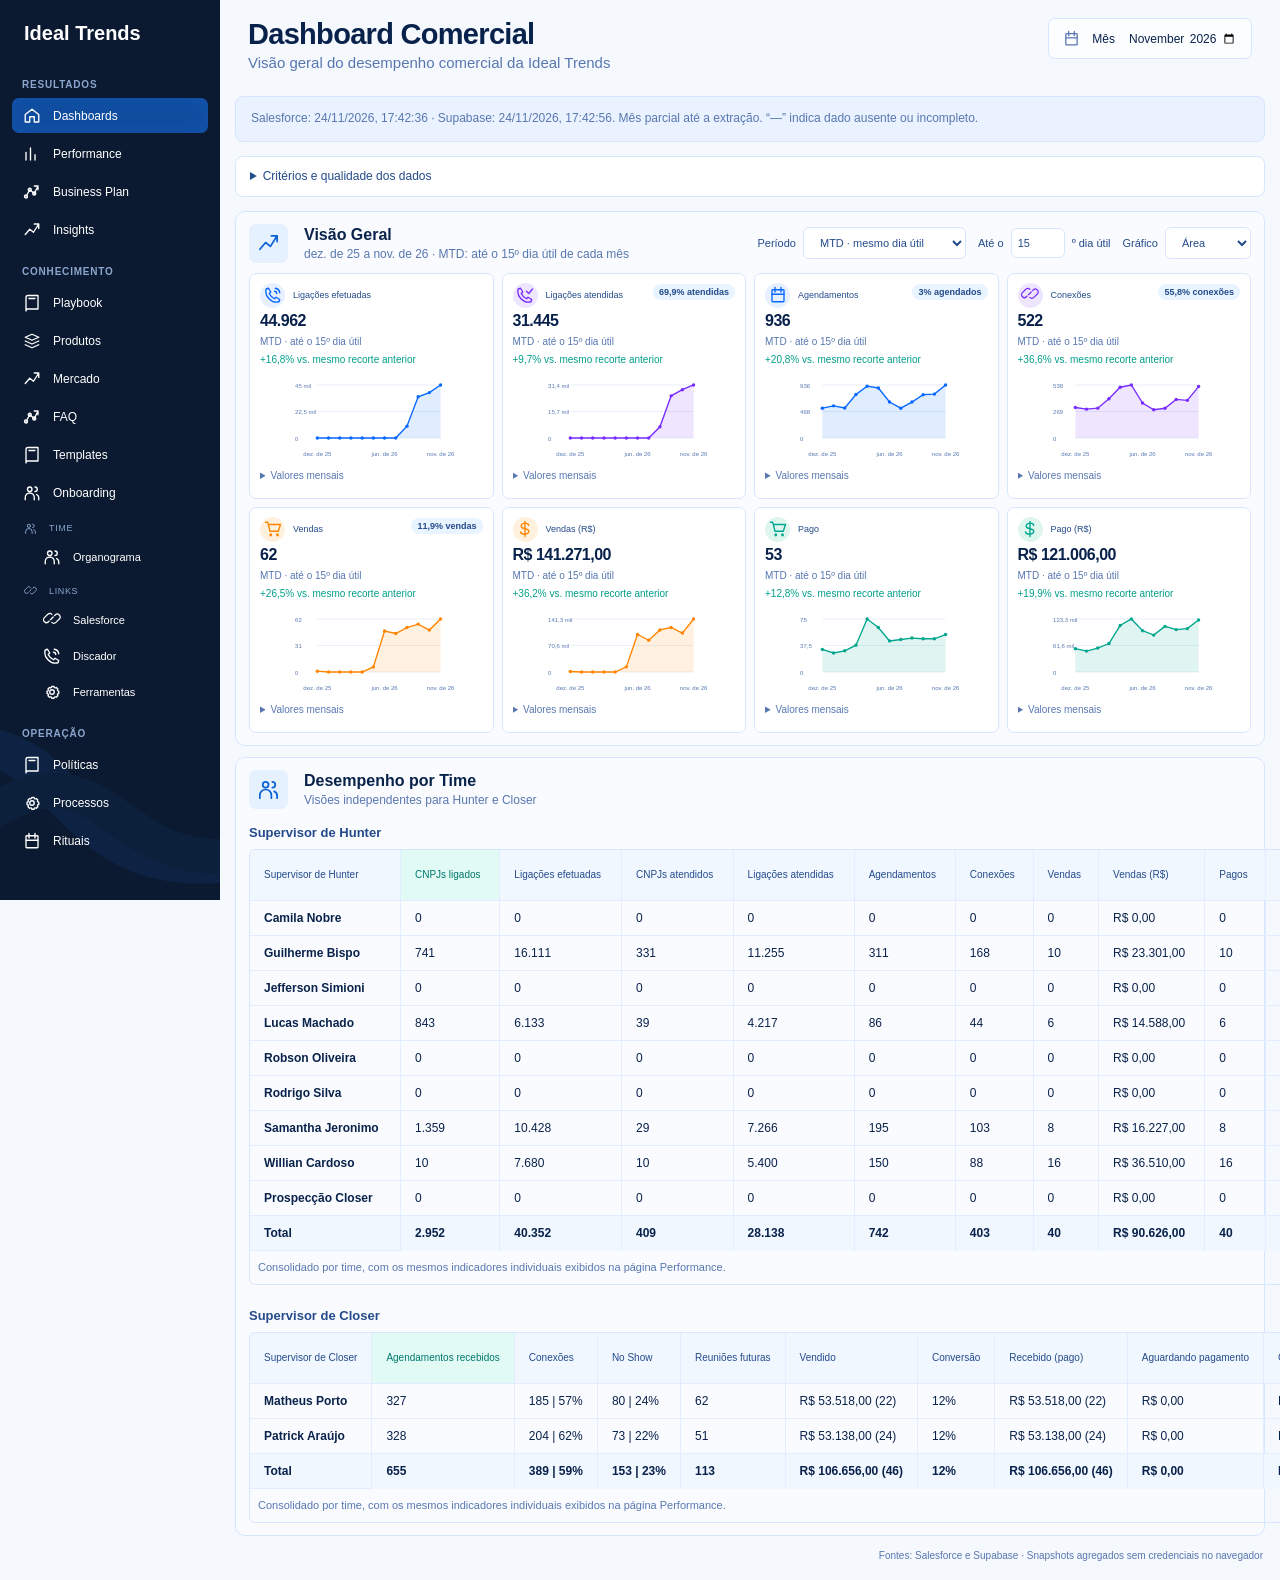
==== index.html @ 6ad79ac7 "Atualiza snapshots comerciais" ====
<!doctype html>
<html lang="pt-BR">
<head>
  <meta charset="UTF-8">
  <meta name="viewport" content="width=device-width, initial-scale=1">
  <meta name="theme-color" content="#0b1a30">
  <title>Ideal Trends · Dashboard Comercial</title>
  <link rel="stylesheet" href="styles.css?v=summary-columns-20260925">
  <script src="components.js?v=dashboard-20260923" defer></script>
  <script src="data-model.js" defer></script>
  <script src="salesforce-data.js" defer></script>
  <script src="supabase-model.js?v=person-history-20260924" defer></script>
  <script src="supabase-data.js?v=20261124204256470" defer></script>
  <script src="crm-components.js?v=active-hunter-teams-20260925" defer></script>
  <script src="business-plan-config.js?v=october-funnel-326250" defer></script>
  <script src="crm-app.js?v=supabase-team-data-20260924" defer></script>
  <script src="business-plan.js?v=projection-20260923" defer></script>
  <script src="performance.js?v=person-history-20260924" defer></script>
</head>
<body>
  <a class="skip-link" href="#conteudo">Ir para o conteúdo</a>
  <dashboard-sidebar></dashboard-sidebar>
  <main id="conteudo">
    <header class="page-header view-page" data-view="dashboard">
      <div><h1>Dashboard Comercial</h1><p>Visão geral do desempenho comercial da Ideal Trends</p></div>
      <div class="period-controls"><label class="period-chip" for="report-month"><ui-icon name="calendar"></ui-icon>Mês <input type="month" id="report-month" required></label></div>
    </header>
    <p id="connection-status" class="connection-status view-page" data-view="dashboard" role="status" aria-live="polite"></p>
    <details class="source-details view-page" data-view="dashboard"><summary>Critérios e qualidade dos dados</summary><div id="source-details"></div></details>
    <section class="panel history-panel view-page" aria-labelledby="history-title" id="historico" data-view="dashboard">
      <header class="section-header"><span class="section-icon"><ui-icon name="trend"></ui-icon></span><div><h2 id="history-title">Visão Geral</h2><p id="history-period">Períodos mensais</p></div><div class="history-controls"><label>Período <select id="history-mode"><option value="mtd" selected>MTD · mesmo dia útil</option><option value="month">Mês completo</option></select></label><label id="cutoff-label">Até o <input id="history-cutoff" type="number" min="1" max="31" value="1" aria-label="Posição do dia útil no mês">º dia útil</label><label>Gráfico <select id="chart-style"><option value="area">Área</option><option value="line">Linha</option></select></label></div></header>
      <div class="history-grid" id="history-metrics"></div>
    </section>
    <section class="panel view-page" aria-labelledby="team-title" id="times" data-view="dashboard">
      <header class="section-header"><span class="section-icon"><ui-icon name="users"></ui-icon></span><div><h2 id="team-title">Desempenho por Time</h2><p>Visões independentes para Hunter e Closer</p></div></header>
      <div class="role-sections">
        <section aria-labelledby="hunter-team-title"><h3 id="hunter-team-title" class="subsection-title">Supervisor de Hunter</h3><crm-team></crm-team></section>
        <section aria-labelledby="closer-team-title"><h3 id="closer-team-title" class="subsection-title">Supervisor de Closer</h3><crm-closer-team></crm-closer-team></section>
      </div>
    </section>
    <section class="view-page bp-page" id="business-plan" data-view="business-plan" hidden aria-labelledby="bp-title">
      <header class="page-header page-header-view"><div><h1 id="bp-title">Business Plan</h1><p>Plano, ritmo até o mesmo dia útil e realizado da operação</p></div><div class="period-controls"><label class="period-chip" for="bp-month"><ui-icon name="calendar"></ui-icon>Mês <input type="month" id="bp-month" required></label></div></header>
      <p id="bp-status" class="connection-status" role="status"></p>
      <section class="panel" aria-labelledby="bp-summary-title"><header class="section-header"><span class="section-icon"><ui-icon name="activity"></ui-icon></span><div><h2 id="bp-summary-title">Acompanhamento do plano</h2><p>Planejado até hoje usa a posição de dia útil do mês</p></div></header><div id="bp-table"></div></section>
      <section class="panel" aria-labelledby="bp-weekly-title"><header class="section-header"><span class="section-icon"><ui-icon name="calendar"></ui-icon></span><div><h2 id="bp-weekly-title">Acompanhamento semanal por time</h2><p>Meta, realizado, pago e gap do mês, consolidados por semana</p></div></header><div id="bp-weekly"></div></section>
      <section class="panel" aria-labelledby="bp-history-title"><header class="section-header"><span class="section-icon"><ui-icon name="trend"></ui-icon></span><div><h2 id="bp-history-title">Business Plan x Realizado por mês</h2><p>Histórico desde o primeiro mês disponível na carga</p></div></header><div id="bp-history"></div></section>
    </section>
    <section class="view-page performance-page" id="performance" data-view="performance" hidden aria-labelledby="performance-title">
      <header class="page-header page-header-view"><div><h1 id="performance-title">Performance</h1><p>Resultados individuais dentro de cada time</p></div><div class="period-controls"><label class="period-chip" for="performance-month"><ui-icon name="calendar"></ui-icon>Mês <input type="month" id="performance-month" required></label></div></header>
      <p id="performance-status" class="connection-status" role="status"></p>
      <details class="panel performance-section" aria-labelledby="performance-team-title"><summary><span class="section-icon"><ui-icon name="users"></ui-icon></span><span><strong id="performance-team-title">Desempenho por Time</strong><small>Pessoas e resultados no contexto de cada supervisor</small></span></summary><div class="performance-section-content"><div id="performance-teams" class="role-sections"></div></div></details>
      <details class="panel performance-section" aria-labelledby="person-history-title"><summary><span class="section-icon"><ui-icon name="trend"></ui-icon></span><span><strong id="person-history-title">Histórico por Colaborador</strong><small>Indicadores nas linhas e meses nas colunas</small></span></summary><div class="performance-section-content"><div class="history-controls"><label>Recorte <select id="person-history-mode"><option value="month">Mês completo</option><option value="mtd" selected>MTD</option></select></label></div><div class="role-history-grid"><section><div class="subsection-toolbar"><h3>Histórico — Hunters</h3><label>Colaborador <select id="hunter-person"></select></label></div><div id="hunter-history"></div></section><section><div class="subsection-toolbar"><h3>Histórico — Closers</h3><label>Colaborador <select id="closer-person"></select></label></div><div id="closer-history"></div></section></div></div></details>
      <details class="panel performance-section" aria-labelledby="indicator-people-title"><summary><span class="section-icon"><ui-icon name="trend"></ui-icon></span><span><strong id="indicator-people-title">Histórico por Indicador &amp; Pessoas</strong><small>Um indicador por vez, pessoas nas linhas e meses de 2026 nas colunas</small></span></summary><div class="performance-section-content"><div class="role-history-grid"><section><div class="subsection-toolbar"><h3>Supervisor de Hunter</h3><label>Indicador <select id="hunter-indicator-history-metric"></select></label></div><div id="hunter-indicator-people-history" class="team-stack"></div></section><section><div class="subsection-toolbar"><h3>Supervisor de Closer</h3><label>Indicador <select id="closer-indicator-history-metric"></select></label></div><div id="closer-indicator-people-history" class="team-stack"></div></section></div></div></details>
      <details class="panel performance-section" aria-labelledby="daily-history-title"><summary><span class="section-icon"><ui-icon name="calendar"></ui-icon></span><span><strong id="daily-history-title">Histórico Diário por Indicador</strong><small>Resultados de cada dia do mês selecionado</small></span></summary><div class="performance-section-content"><div class="history-controls"><label>Perfil <select id="daily-role"><option value="hunter">Hunter</option><option value="closer">Closer</option></select></label><label>Colaborador <select id="daily-person"></select></label><label>Mês <input type="month" id="daily-month" required></label></div><div id="daily-history"></div></div></details>
      <details class="panel performance-section" aria-labelledby="quartile-title"><summary><span class="section-icon"><ui-icon name="trend"></ui-icon></span><span><strong id="quartile-title">Análise de Quartil</strong><small>Comparativo de faixas de desempenho</small></span></summary><div class="performance-section-content"><p class="empty-state">Critérios da análise de quartil em definição.</p></div></details>
    </section>
    <section class="view-page placeholder-page" id="insights" data-view="insights" hidden><h1>Insights</h1><p>Esta página será desenvolvida.</p></section>
    <section class="view-page placeholder-page" id="knowledge" data-view="knowledge" hidden><h1>Conhecimento</h1><p>Playbook, Produtos, Mercado, FAQ, Templates, Onboarding, Organograma e Links serão desenvolvidos aqui.</p></section>
    <section class="view-page placeholder-page" id="operation" data-view="operation" hidden><h1>Operação</h1><p>Políticas, Processos e Rituais serão desenvolvidos aqui.</p></section>
    <footer class="page-footer">Fontes: Salesforce e Supabase · Snapshots agregados sem credenciais no navegador</footer>
  </main>
</body>
</html>
---- styles.css ----
:root{font-family:Inter,"Segoe UI",Arial,sans-serif;color:#09224b;background:#f5f8fd;font-synthesis:none;--border:#d7e6ff;--muted:#5877b1;--blue:#0768ff;--green:#009e89}
*{box-sizing:border-box}body{margin:0}button,select{font:inherit}a{color:inherit}ui-icon{display:inline-flex;width:23px;height:23px;flex-shrink:0}ui-icon svg{width:100%;height:100%}.skip-link{position:fixed;left:210px;top:-60px;z-index:5;background:white;padding:12px}.skip-link:focus{top:10px}:focus-visible{outline:3px solid #ffb74d;outline-offset:4px}
dashboard-sidebar{display:block;position:fixed;inset:0 auto 0 0;width:220px;background:#0b1a30;color:#fff;overflow:hidden}.brand{display:flex;align-items:center;gap:10px;font-size:20px;font-weight:650;padding:22px 24px;text-decoration:none;white-space:nowrap;position:relative;z-index:1}.brand svg{width:28px;height:30px}.sidebar-nav{height:calc(100% - 74px);display:grid;align-content:start;gap:3px;padding:8px 12px 35px;overflow-y:auto;position:relative;z-index:1}.nav-group{margin:16px 10px 5px;color:#8ca6cf;text-transform:uppercase;font-size:10px;font-weight:700;letter-spacing:.08em}.nav-group:first-child{margin-top:4px}.nav-link{display:flex;align-items:center;gap:12px;border-radius:7px;padding:8px 11px;text-decoration:none;font-size:12px;min-height:35px}.nav-link ui-icon{width:18px;height:18px}.nav-link:hover{background:#152e50}.nav-link.active{background:#104d9f;box-shadow:inset 0 0 18px #1760bd66}.nav-link.nested{margin-left:18px;padding-left:13px;font-size:11px;min-height:29px}.nav-link.nested-title{margin-left:8px;padding:8px 4px 2px;color:#8ca6cf;text-transform:uppercase;letter-spacing:.07em;font-size:9px;min-height:24px;pointer-events:none}.nav-link.nested-title ui-icon{width:13px;height:13px}.sidebar-wave{position:absolute;bottom:0;width:100%;height:190px;pointer-events:none;opacity:.55}
main{margin-left:220px;padding:18px 15px 16px;max-width:2000px}.page-header{display:flex;align-items:flex-start;justify-content:space-between;gap:20px;padding:0 13px 25px}h1{font-size:29px;letter-spacing:-.7px;line-height:1.15;margin:0 0 3px}p{margin:0;color:var(--muted)}.page-header p{font-size:15px}.period-controls{display:flex;align-items:center;gap:12px}.period-label{position:absolute;clip-path:inset(50%);width:1px;height:1px;overflow:hidden}.period-chip{display:flex;align-items:center;gap:12px;padding:11px 14px;background:#ffffffb3;border:1px solid var(--border);border-radius:7px;font-size:12px;white-space:nowrap}.period-chip ui-icon{width:17px;height:17px;color:var(--muted)}.view-page[hidden]{display:none!important}.placeholder-page{background:#ffffff87;border:1px solid var(--border);border-radius:10px;padding:35px;min-height:260px}.page-header-view{padding-inline:0}.bp-page{max-width:100%}
.panel{background:#ffffff87;border:1px solid var(--border);border-radius:10px;padding:12px 13px;margin-bottom:11px}.section-header{display:flex;align-items:center;gap:16px;margin-bottom:13px;min-height:38px}.section-icon{display:grid;place-items:center;background:#e6f1ff;color:#0963d5;width:39px;height:39px;border-radius:7px;flex-shrink:0}h2{font-size:16px;line-height:1.3;margin:0;font-weight:700}.section-header p{font-size:12px;margin-top:1px}.metrics-grid{display:grid;grid-template-columns:1.7fr 1.24fr 1.42fr repeat(5,1fr);gap:8px}metric-card{display:block;min-width:0}.metric{height:155px;border:1px solid var(--border);border-radius:7px;background:linear-gradient(125deg,#fff,#fbfdff);padding:12px 10px;overflow:hidden}.metric-heading{display:flex;align-items:center;gap:8px;min-height:36px}.metric-label{font-size:10px;line-height:1.45;color:#244b8b}.metric-icon{width:35px;height:35px;display:grid;place-items:center;background:var(--tint,#e5f0ff);color:var(--accent,#0069ff);border-radius:50%;flex-shrink:0}.metric-value{font-size:27px;letter-spacing:-.7px;font-weight:700;margin:13px 0 16px;white-space:nowrap}.metric-value.long{font-size:23px}.delta{font-size:12px;color:var(--green);white-space:nowrap}.delta small{font-size:9px;color:var(--muted);margin-left:5px}.metric:not(.featured) .delta small{display:block;margin:3px 0 0 17px}.featured{background:radial-gradient(ellipse at 25% 100%,#00a99780,transparent 65%),linear-gradient(120deg,#008d80,#00786e);color:white;border-color:#00a390;padding:14px 17px;box-shadow:inset 0 0 20px #02d7b61c}.featured .metric-label{color:white;font-size:14px;font-weight:650}.featured .metric-icon{background:white;color:#009586;width:39px;height:39px}.featured .metric-value{font-size:37px;margin:10px 0 9px;letter-spacing:-1px}.featured .delta{font-size:16px;color:white;font-weight:600}.featured .delta small{color:#e0fffa;font-weight:400;font-size:10px}.conversion-row{display:flex;align-items:center;justify-content:space-between;gap:5px;margin-top:-3px;font-size:12px}.conversion-row small{display:block;color:var(--muted);font-size:9px;line-height:1.5}.badge{display:inline-block;color:#009f89;background:#e0fbf3;border-radius:20px;font-size:11px;padding:5px 9px;white-space:nowrap}.badge.warning{background:#fff3e4;color:#db7a00}.legend{margin-left:auto;display:flex;gap:21px;font-size:9px;color:var(--muted)}.legend span{display:flex;align-items:center;gap:8px}.legend i,.team-dot{height:10px;width:10px;border-radius:50%;background:var(--dot);display:inline-block;flex-shrink:0}
team-performance{display:block}.table-scroll{overflow:auto;border:1px solid var(--border);border-radius:6px}table{width:100%;border-collapse:collapse;font-size:12px;white-space:nowrap}caption{text-align:left;padding:8px;color:var(--muted);font-size:11px;caption-side:bottom}th,td{text-align:left;border-right:1px solid #e2edff;border-bottom:1px solid #e2edff;padding:10px 14px}th:last-child,td:last-child{border-right:0}thead th{background:#f1f7ff;font-size:10px;font-weight:400;height:51px;color:#244b8b}thead th:nth-child(2){background:#e1faf4;color:#00786e}.table-heading{display:flex;align-items:center;gap:12px}.table-heading .metric-icon{height:28px;width:28px}.table-heading ui-icon{width:19px;height:19px}th small{color:var(--muted);line-height:1.6;font-size:9px}.team-name{display:flex;align-items:center;gap:13px;color:#244b8b}.cell-delta{color:var(--green);font-size:10px;margin-top:4px}.conversion-cell{display:flex;gap:20px;align-items:center;justify-content:space-between}tbody tr:hover{background:#f1f7ff}tfoot{font-weight:700;background:#f1f7ff}tfoot td{border-bottom:0}.history-grid{display:grid;grid-template-columns:repeat(8,minmax(0,1fr));gap:8px}.history-panel .section-header{margin-bottom:10px}.chart-control{margin-left:auto;display:flex;align-items:center;gap:10px;font-size:11px;color:#244b8b}select{background:white;color:#244b8b;border:1px solid var(--border);border-radius:6px;padding:8px 25px 8px 12px}.history-card{border:1px solid var(--border);border-radius:7px;padding:9px 10px;background:#fff}.history-card .metric-heading{min-height:24px;gap:8px}.history-card .metric-icon{width:25px;height:25px}.history-card ui-icon{width:18px;height:18px}.history-card .metric-label{font-size:9px}.history-value{font-size:19px;font-weight:700;letter-spacing:-.5px;margin:4px 0}.history-card .delta{font-size:11px}.history-card .delta small{font-size:8px}.sparkline{display:block;width:100%;height:89px;margin-top:8px;overflow:visible}.sparkline text{font-family:inherit;font-size:7px;fill:var(--muted)}.chart-area{transition:opacity .2s}body.line-charts .chart-area{opacity:0}.page-footer{text-align:right;color:var(--muted);font-size:10px;padding:3px 2px}
@media(min-width:1600px){.metric{height:170px}.history-card{padding:12px}.sparkline{height:115px}td{padding-block:13px}}
@media(max-width:1250px){.metrics-grid{grid-template-columns:repeat(4,minmax(0,1fr))}.history-grid{grid-template-columns:repeat(4,minmax(0,1fr))}.page-header{flex-wrap:wrap}.legend{gap:10px;flex-wrap:wrap;max-width:330px}.metric-value.long{font-size:26px}.history-card .sparkline{height:100px}}
@media(max-width:760px){dashboard-sidebar{position:relative;width:100%;height:auto}.brand{padding:16px 20px}.sidebar-nav{display:flex;padding:0 10px 12px;gap:5px}.nav-link{font-size:12px;gap:8px;padding:10px}.sidebar-wave{display:none}main{margin-left:0;padding:16px 10px}.page-header{padding:0 3px 18px;gap:14px}h1{font-size:25px}.page-header p{font-size:13px}.period-controls{gap:7px;flex-wrap:wrap}.period-chip{padding:9px 11px}.metrics-grid,.history-grid{grid-template-columns:repeat(2,minmax(0,1fr))}.section-header{gap:10px;flex-wrap:wrap}.legend{margin:0;width:100%;max-width:none;gap:12px}.panel{padding:10px}.featured .metric-value{font-size:28px}.featured{padding:12px 10px}.featured .delta small{display:block;font-size:9px}.metric-label{font-size:10px}.metric-value{font-size:25px}.chart-control{margin-left:49px}.page-footer{text-align:left;line-height:1.5}}
crm-metric,crm-team,monthly-history{display:block;min-width:0}.connection-status{padding:12px 15px;margin:0 0 14px;background:#eaf2ff;border:1px solid var(--border);border-radius:8px;font-size:12px;line-height:1.6}.metric-note{font-size:10px;line-height:1.5}.featured .metric-note{color:#e0fffa}.empty-state{padding:30px 15px;white-space:normal;color:var(--muted);text-align:center}.chart-empty{min-height:110px;display:grid;place-items:center;text-align:center;font-size:11px;color:var(--muted)}.history-grid{grid-template-columns:repeat(6,minmax(0,1fr))}.history-card details{font-size:10px;color:var(--muted);overflow:auto}.history-card summary{cursor:pointer;padding:8px 0}.history-card details th,.history-card details td{padding:5px;font-size:10px}.table-scroll caption{white-space:normal;line-height:1.5}input[type=month]{font:inherit;border:0;background:transparent;color:inherit;max-width:155px}@media(max-width:1250px){.history-grid{grid-template-columns:repeat(3,minmax(0,1fr))}}@media(max-width:760px){.history-grid{grid-template-columns:repeat(2,minmax(0,1fr))}}
@media(prefers-reduced-motion:reduce){*{scroll-behavior:auto!important;transition:none!important}}
.source-details{margin:0 0 14px;border:1px solid var(--border);border-radius:8px;padding:10px 14px;background:white;color:var(--muted);font-size:12px;line-height:1.6}.source-details summary{cursor:pointer;color:#244b8b}.source-details h3{font-size:13px}.source-details ul{padding-left:20px}.metric-value.long{font-size:clamp(16px,1.45vw,25px);letter-spacing:-.6px}.featured .metric-value.long{font-size:clamp(23px,2vw,36px)}.history-value{font-size:clamp(15px,1.25vw,21px)}@media(max-width:1250px){.metric-value.long{font-size:25px}.history-value{font-size:19px}}@media(max-width:420px){.metric-value.long{font-size:19px}.featured .metric-value.long{font-size:24px}.history-value{font-size:16px}}
.history-controls{margin-left:auto;display:flex;align-items:center;gap:12px;flex-wrap:wrap}.history-controls label{display:flex;align-items:center;gap:7px;color:#244b8b;font-size:11px}.history-controls label[hidden]{display:none}.history-controls input{width:54px;padding:8px 6px;color:#244b8b;border:1px solid var(--border);border-radius:6px;font:inherit}.history-change{font-size:10px;color:var(--green);margin-top:5px}.history-change.negative{color:#c13e52}.history-panel .section-header{flex-wrap:wrap}@media(max-width:760px){.history-controls{margin-left:0;width:100%;gap:8px}.history-controls select{padding-right:8px}.section-header p{line-height:1.5}}
.gap-negative{color:#c13e52;font-weight:700}.gap-positive{color:var(--green);font-weight:700}.diagnosis{white-space:normal;min-width:210px}.bp-projection{color:#244b8b;font-weight:750;white-space:nowrap}.bp-cell-plan,.bp-cell-actual{display:block;font-size:10px;line-height:1.6}.bp-cell-plan{color:var(--muted)}.bp-cell-actual{color:#09224b;font-weight:650}.bp-page .panel{margin-bottom:14px}@media(max-width:760px){dashboard-sidebar{width:100%;position:relative;height:auto}.sidebar-nav{height:auto;max-height:310px}.sidebar-wave{display:none}main{margin-left:0}.placeholder-page{padding:24px 16px}}

/* Dashboard and performance details */
.metric{height:auto;min-height:220px}.metric-value{margin-bottom:4px}.metric-secondary{font-size:10px;line-height:1.4;color:var(--muted);min-height:15px;margin:0}.metric-secondary strong{color:#244b8b}.metric-plan{display:grid;grid-template-columns:repeat(4,minmax(0,1fr));gap:4px;margin:8px 0 0;padding-top:7px;border-top:1px solid #e2edff}.metric-plan dt{font-size:8px;color:var(--muted);margin:0}.metric-plan dd{font-size:10px;font-weight:700;margin:2px 0 0;white-space:nowrap}.metric-plan .negative{color:#c13e52}.metric .metric-note{margin-top:6px}.featured .metric-secondary,.featured .metric-secondary strong,.featured .metric-note,.featured .metric-plan dt{color:#e0fffa}.featured .metric-plan{border-top-color:#dffff933}.featured .metric-plan dd{color:#fff}.role-sections{display:grid;gap:20px}.subsection-title{font-size:13px;color:#244b8b;margin:3px 0 9px}.subsection-toolbar{display:flex;align-items:center;justify-content:space-between;gap:12px;margin:0 0 10px}.subsection-toolbar h3{font-size:13px;color:#244b8b;margin:0}.subsection-toolbar label{display:flex;align-items:center;gap:7px;font-size:11px;color:#244b8b}.performance-page{max-width:100%}.role-history-grid{display:grid;grid-template-columns:repeat(2,minmax(0,1fr));gap:18px}.team-stack{display:grid;gap:9px}.team-detail{border:1px solid var(--border);border-radius:7px;background:#fff}.team-detail summary{display:flex;justify-content:space-between;align-items:center;cursor:pointer;padding:10px 12px;font-size:12px;font-weight:700;color:#244b8b}.team-detail summary span{font-size:10px;color:var(--muted);font-weight:400}.team-detail .table-scroll{border-radius:0;border-inline:0;border-bottom:0}.matrix-table th:first-child{position:sticky;left:0;background:#f1f7ff;z-index:1}.matrix-table td{text-align:right}.daily-matrix{font-size:11px}.daily-matrix th,.daily-matrix td{padding:8px 10px}.performance-page .panel{margin-bottom:14px}@media(max-width:1250px){.metrics-grid{grid-template-columns:repeat(4,minmax(0,1fr))}.role-history-grid{grid-template-columns:1fr}}@media(max-width:760px){.metric{min-height:205px}.metric-plan{grid-template-columns:repeat(2,minmax(0,1fr))}.metric-plan dd{font-size:9px}.role-history-grid{grid-template-columns:1fr}.subsection-toolbar{align-items:flex-start;flex-direction:column}.subsection-toolbar label{width:100%;justify-content:space-between}.subsection-toolbar select{max-width:70%}}

/* Business Plan semanal por time */
.bp-weekly-table th,.bp-weekly-table td{text-align:right;padding:8px 12px}.bp-weekly-table th:first-child{position:sticky;left:0;z-index:1;text-align:left;background:#fff;min-width:164px}.bp-weekly-table thead th{background:#eaf3ff;font-weight:700;color:#244b8b}.bp-weekly-table thead th:first-child{background:#eaf3ff;text-transform:capitalize}.bp-weekly-table .bp-weekly-section th{position:static;background:#143a70;color:#fff;text-align:left;font-size:11px;letter-spacing:.06em;padding:8px 12px}.bp-weekly-table .bp-weekly-targets td{color:#244b8b}.bp-weekly-table .bp-weekly-realized td{color:#05766a}.bp-weekly-table .bp-weekly-paid td{color:#087057}.bp-weekly-table .bp-weekly-gap td{color:#c13e52}.bp-weekly-table .bp-weekly-total th,.bp-weekly-table .bp-weekly-total td{background:#f2f7ff;font-weight:750}.bp-weekly-table .bp-weekly-rate th,.bp-weekly-table .bp-weekly-rate td{background:#fbfcff;color:#5877b1;font-size:11px;font-style:italic}.bp-weekly-table tbody tr:hover th,.bp-weekly-table tbody tr:hover td{background:inherit}@media(max-width:760px){.bp-weekly-table th,.bp-weekly-table td{padding:8px 10px;font-size:11px}.bp-weekly-table th:first-child{min-width:130px}}

.bp-cell-detail{display:block;margin-top:3px;color:var(--muted);font-size:10px;font-weight:400;line-height:1.4}.bp-history-table th:first-child{position:sticky;left:0;z-index:2;background:#f1f7ff}.bp-history-table tbody th:first-child{background:#fff}.bp-history-table tbody tr:hover th:first-child{background:#f1f7ff}

/* Performance: blocos expansíveis e históricos em leitura vertical. */
.performance-page .role-history-grid{grid-template-columns:1fr;gap:24px}.performance-section{padding:0}.performance-section>summary{display:flex;align-items:center;gap:10px;cursor:pointer;list-style:none;padding:16px 18px;color:#244b8b}.performance-section>summary::-webkit-details-marker{display:none}.performance-section>summary::after{content:'+';margin-left:auto;font-size:22px;font-weight:300}.performance-section[open]>summary{border-bottom:1px solid var(--border)}.performance-section[open]>summary::after{content:'−'}.performance-section>summary>span:nth-child(2){display:grid;gap:3px}.performance-section>summary strong{font-size:15px}.performance-section>summary small{font-size:11px;color:var(--muted);font-weight:400}.performance-section-content{padding:16px 18px 18px}.performance-section-content .history-controls{margin:0 0 14px}@media(max-width:760px){.performance-section>summary{padding:13px}.performance-section-content{padding:13px}}

.history-card{position:relative}.history-conversion{position:absolute;top:10px;right:10px;border-radius:999px;background:#e8f4ff;color:#244b8b;padding:3px 6px;font-size:9px;font-weight:700;white-space:nowrap}

/* Visão Geral: dois blocos de quatro indicadores, em ordem de funil. */
.history-panel .history-grid{grid-template-columns:repeat(4,minmax(0,1fr))}@media(max-width:1250px){.history-panel .history-grid{grid-template-columns:repeat(2,minmax(0,1fr))}}@media(max-width:760px){.history-panel .history-grid{grid-template-columns:1fr}}

/* Histórico por indicador: destaque para os consolidadores do período. */
.indicator-people-table :is(th,td):nth-last-child(2){background:#eaf2ff;border-left-color:#bfd8ff}.indicator-people-table :is(th,td):last-child{background:#e8f8ef;border-left-color:#b9e5c9}.indicator-people-table thead :is(th,td):nth-last-child(2){color:#244b8b;font-weight:700}.indicator-people-table thead :is(th,td):last-child{color:#087057;font-weight:700}.indicator-people-table tfoot :is(th,td):nth-last-child(2),.indicator-people-table tfoot :is(th,td):last-child{font-weight:750}
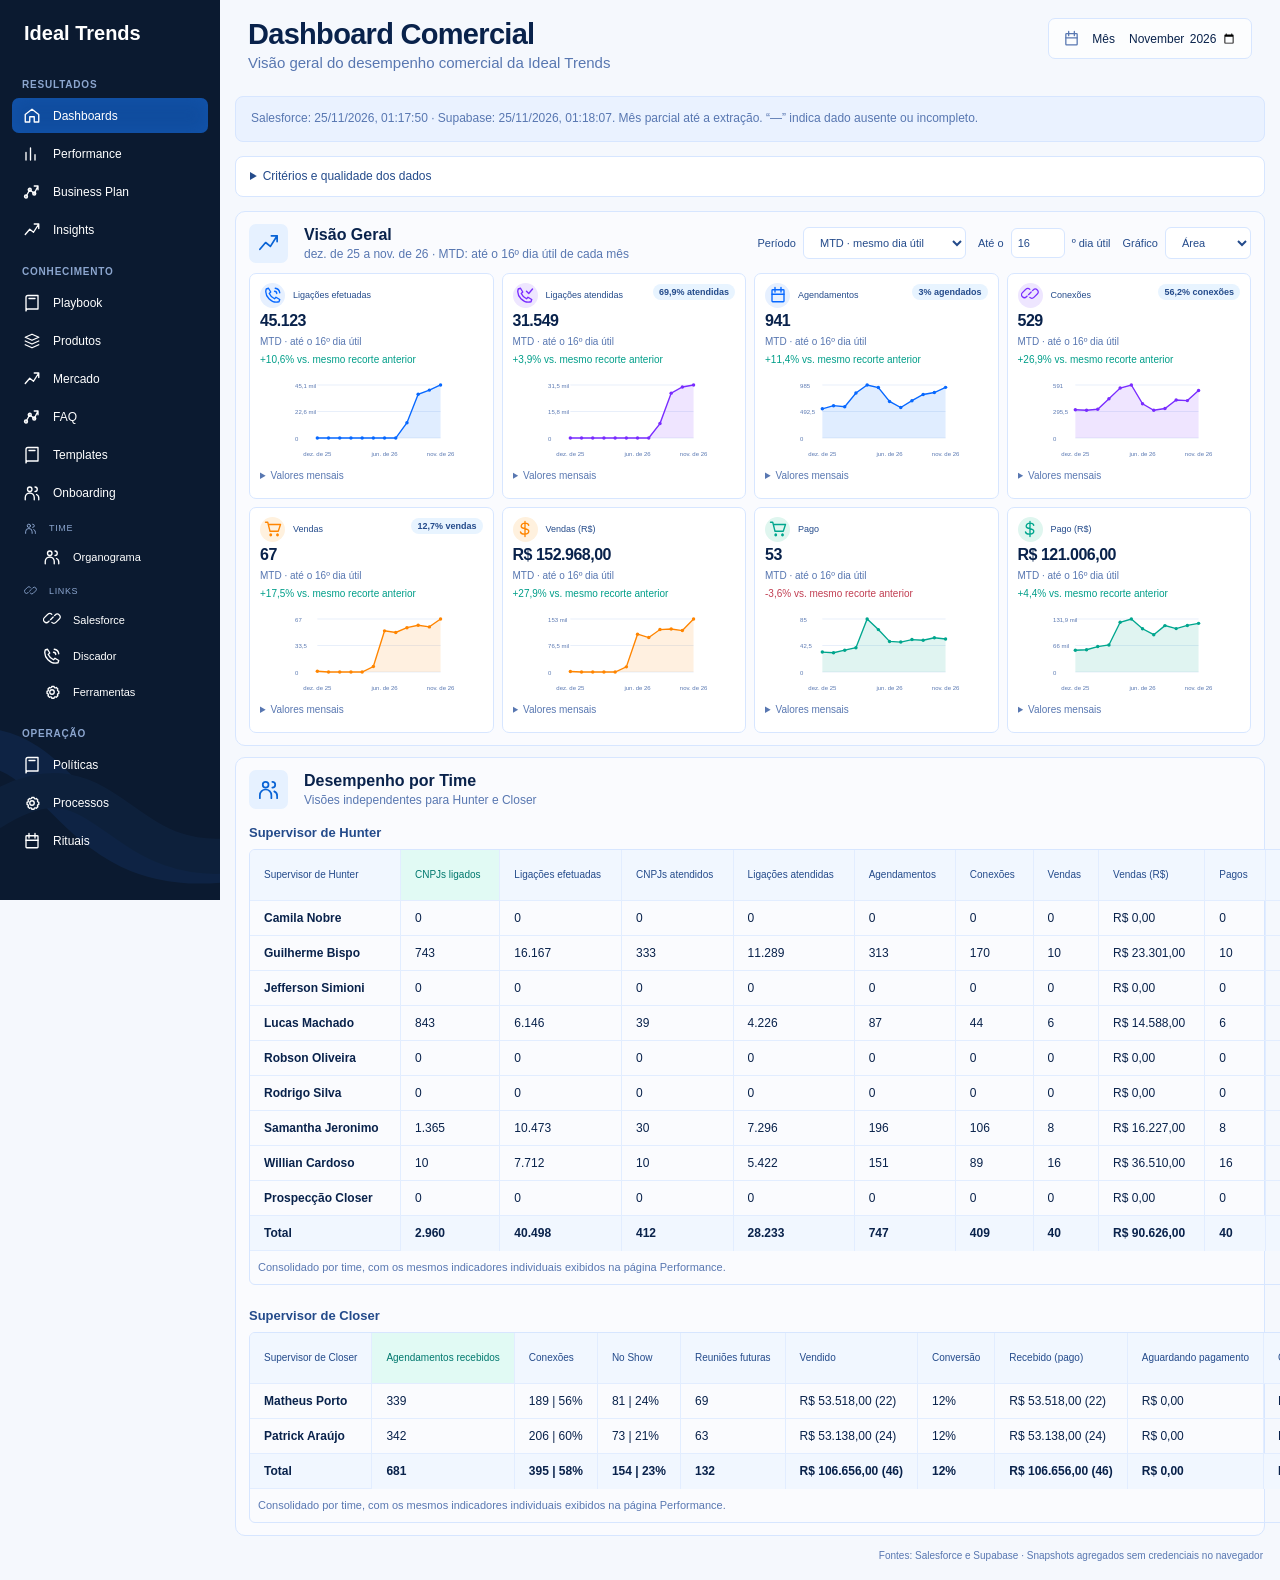
==== commit 45b27b62: "Atualiza snapshots comerciais" ====
--- a/index.html
+++ b/index.html
@@ -10,7 +10,7 @@
   <script src="data-model.js" defer></script>
   <script src="salesforce-data.js" defer></script>
   <script src="supabase-model.js?v=person-history-20260924" defer></script>
-  <script src="supabase-data.js?v=20261124204256470" defer></script>
+  <script src="supabase-data.js?v=20261125041807783" defer></script>
   <script src="crm-components.js?v=active-hunter-teams-20260925" defer></script>
   <script src="business-plan-config.js?v=october-funnel-326250" defer></script>
   <script src="crm-app.js?v=supabase-team-data-20260924" defer></script>
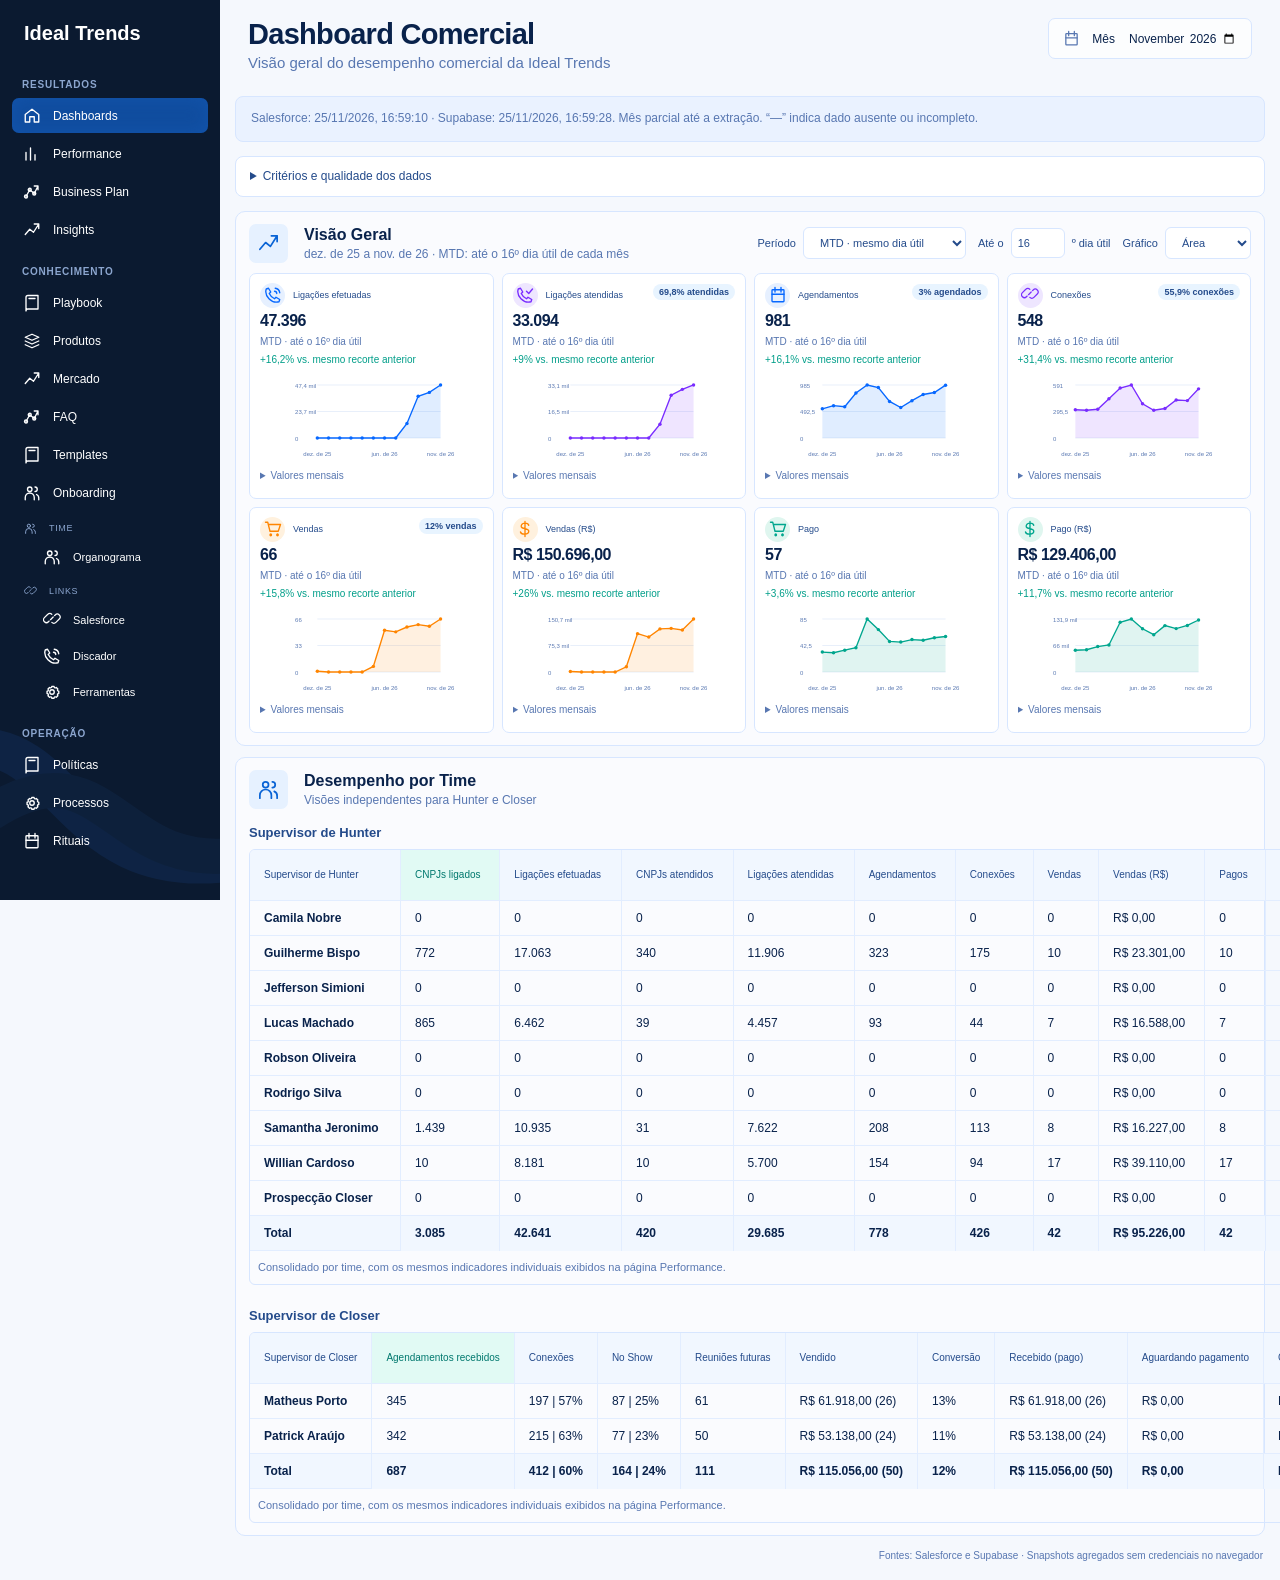
==== commit bbe6f88a: "Atualiza snapshots comerciais" ====
--- a/index.html
+++ b/index.html
@@ -10,7 +10,7 @@
   <script src="data-model.js" defer></script>
   <script src="salesforce-data.js" defer></script>
   <script src="supabase-model.js?v=person-history-20260924" defer></script>
-  <script src="supabase-data.js?v=20261125041807783" defer></script>
+  <script src="supabase-data.js?v=20261125195928105" defer></script>
   <script src="crm-components.js?v=active-hunter-teams-20260925" defer></script>
   <script src="business-plan-config.js?v=october-funnel-326250" defer></script>
   <script src="crm-app.js?v=supabase-team-data-20260924" defer></script>
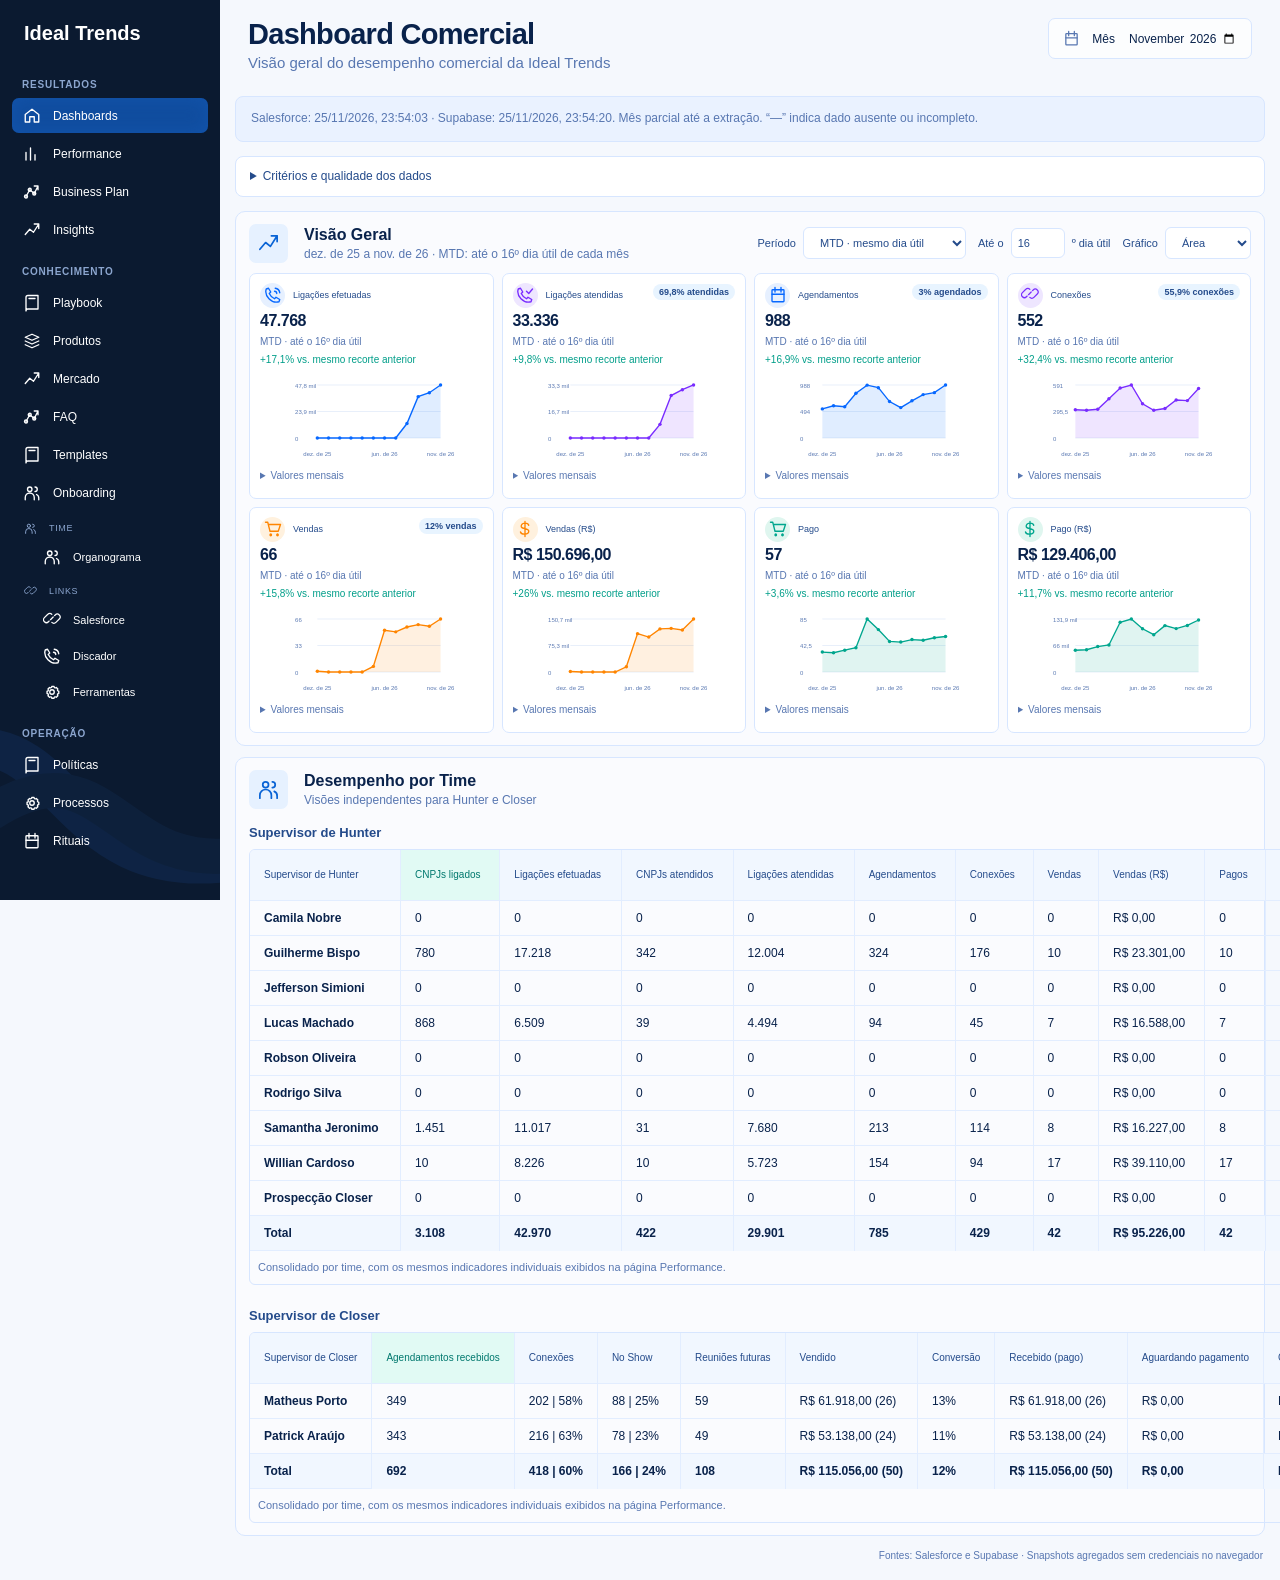
==== commit a5f4574a: "Atualiza snapshots comerciais" ====
--- a/index.html
+++ b/index.html
@@ -10,7 +10,7 @@
   <script src="data-model.js" defer></script>
   <script src="salesforce-data.js" defer></script>
   <script src="supabase-model.js?v=person-history-20260924" defer></script>
-  <script src="supabase-data.js?v=20261125195928105" defer></script>
+  <script src="supabase-data.js?v=20261126025420898" defer></script>
   <script src="crm-components.js?v=active-hunter-teams-20260925" defer></script>
   <script src="business-plan-config.js?v=october-funnel-326250" defer></script>
   <script src="crm-app.js?v=supabase-team-data-20260924" defer></script>
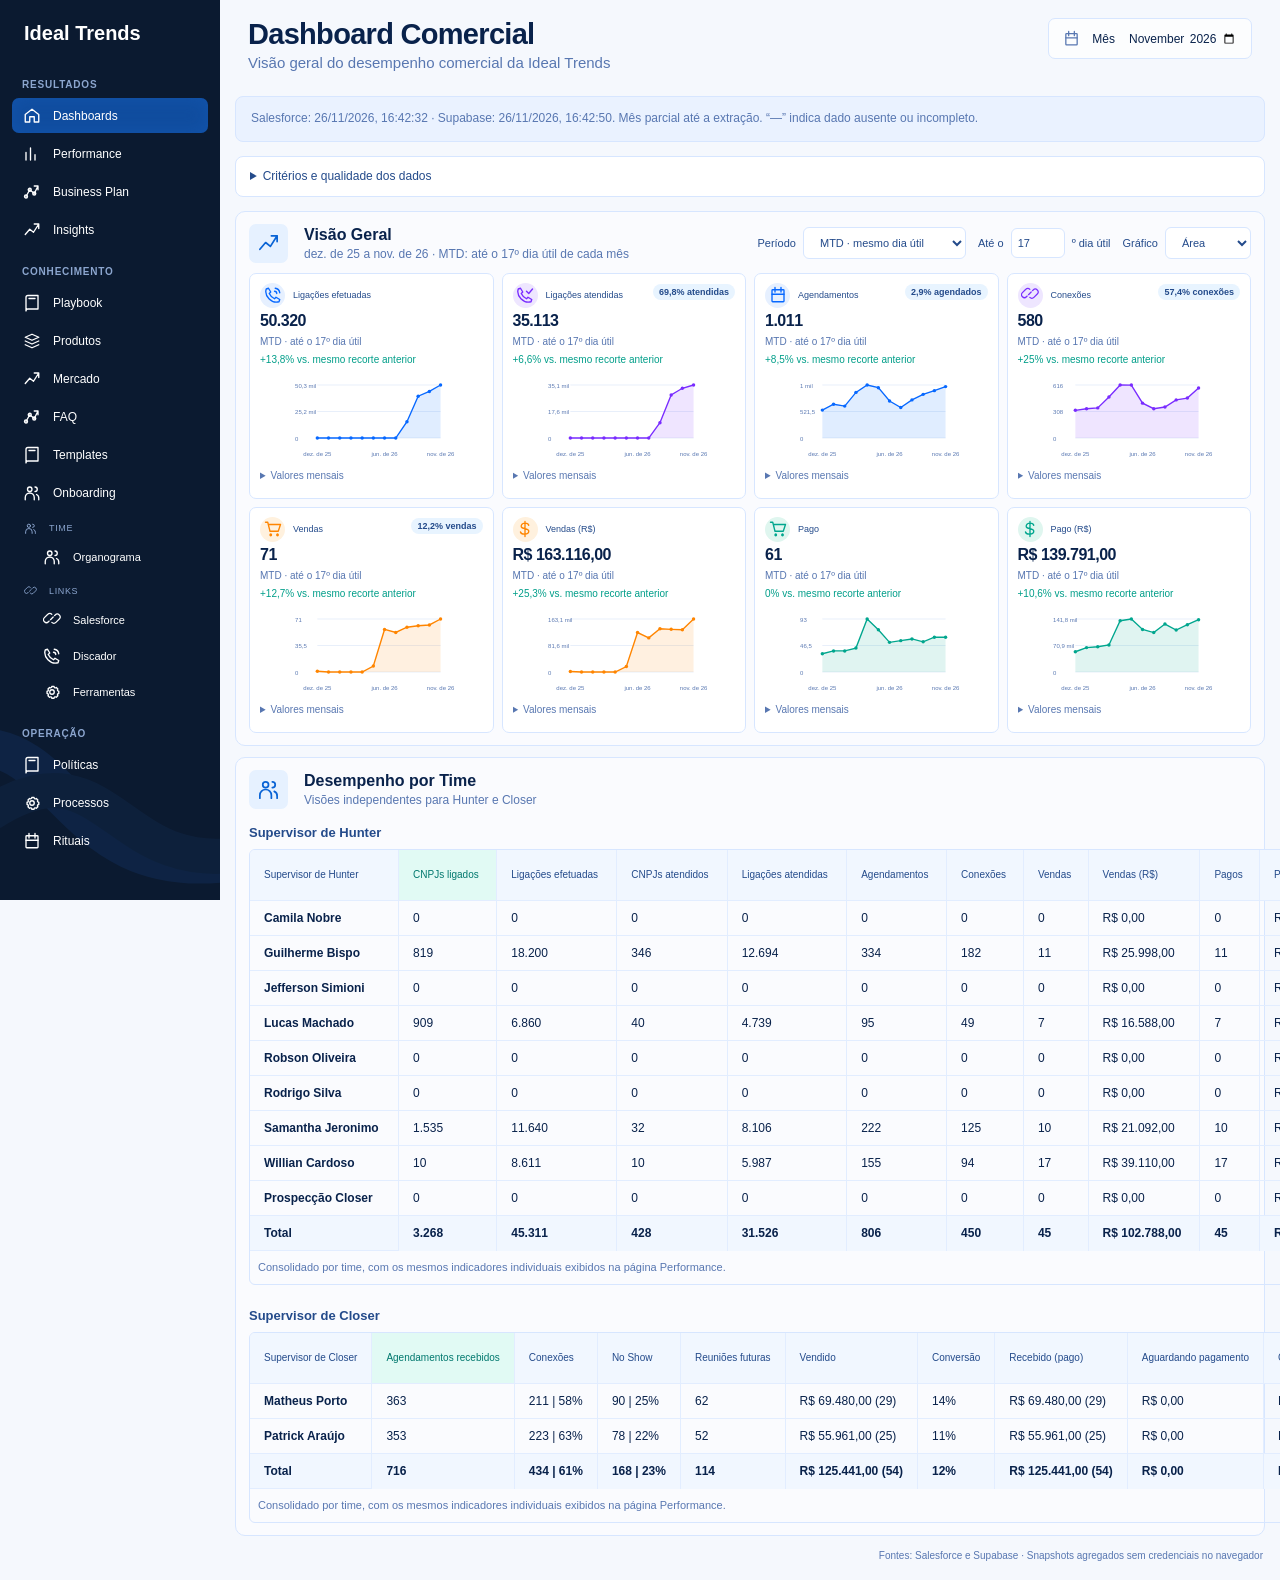
==== commit 57d6a219: "Atualiza snapshots comerciais" ====
--- a/index.html
+++ b/index.html
@@ -10,7 +10,7 @@
   <script src="data-model.js" defer></script>
   <script src="salesforce-data.js" defer></script>
   <script src="supabase-model.js?v=person-history-20260924" defer></script>
-  <script src="supabase-data.js?v=20261126025420898" defer></script>
+  <script src="supabase-data.js?v=20261126194250519" defer></script>
   <script src="crm-components.js?v=active-hunter-teams-20260925" defer></script>
   <script src="business-plan-config.js?v=october-funnel-326250" defer></script>
   <script src="crm-app.js?v=supabase-team-data-20260924" defer></script>
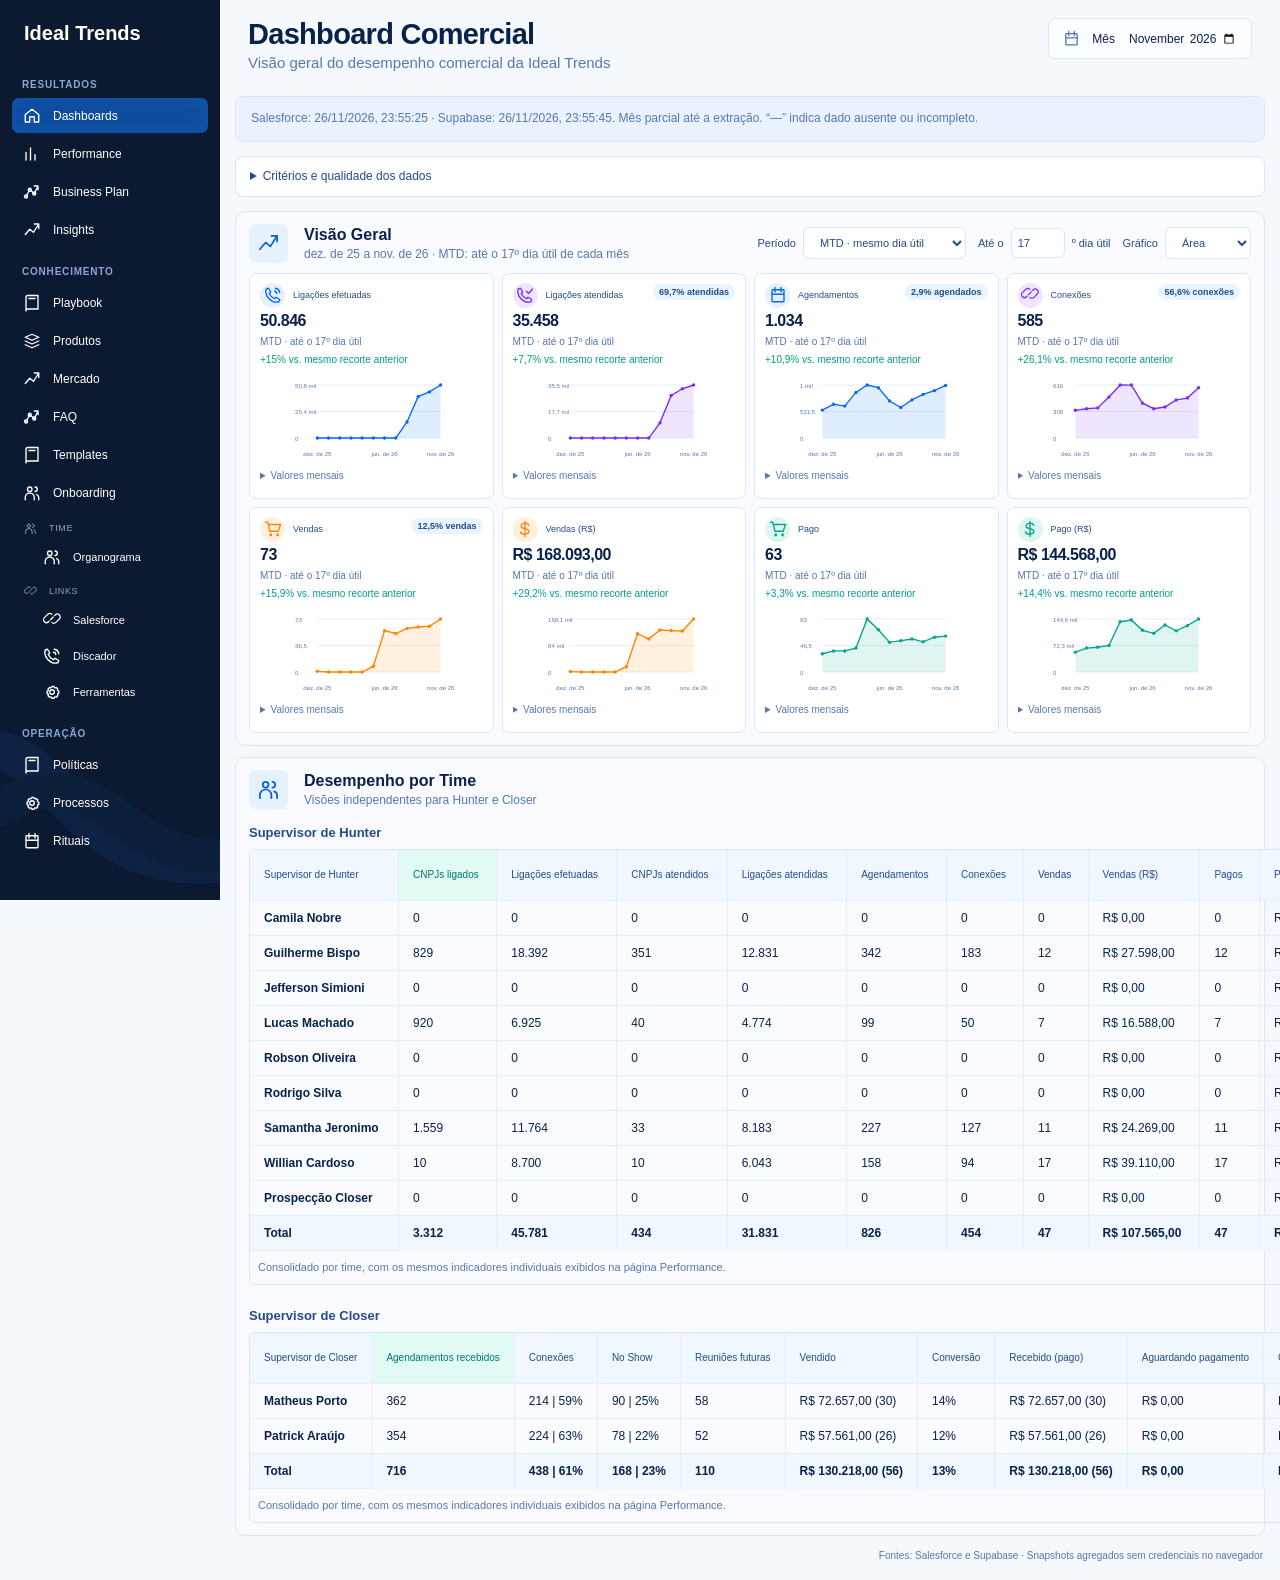
==== commit 203648cb: "Atualiza snapshots comerciais" ====
--- a/index.html
+++ b/index.html
@@ -10,7 +10,7 @@
   <script src="data-model.js" defer></script>
   <script src="salesforce-data.js" defer></script>
   <script src="supabase-model.js?v=person-history-20260924" defer></script>
-  <script src="supabase-data.js?v=20261126194250519" defer></script>
+  <script src="supabase-data.js?v=20261127025545519" defer></script>
   <script src="crm-components.js?v=active-hunter-teams-20260925" defer></script>
   <script src="business-plan-config.js?v=october-funnel-326250" defer></script>
   <script src="crm-app.js?v=supabase-team-data-20260924" defer></script>
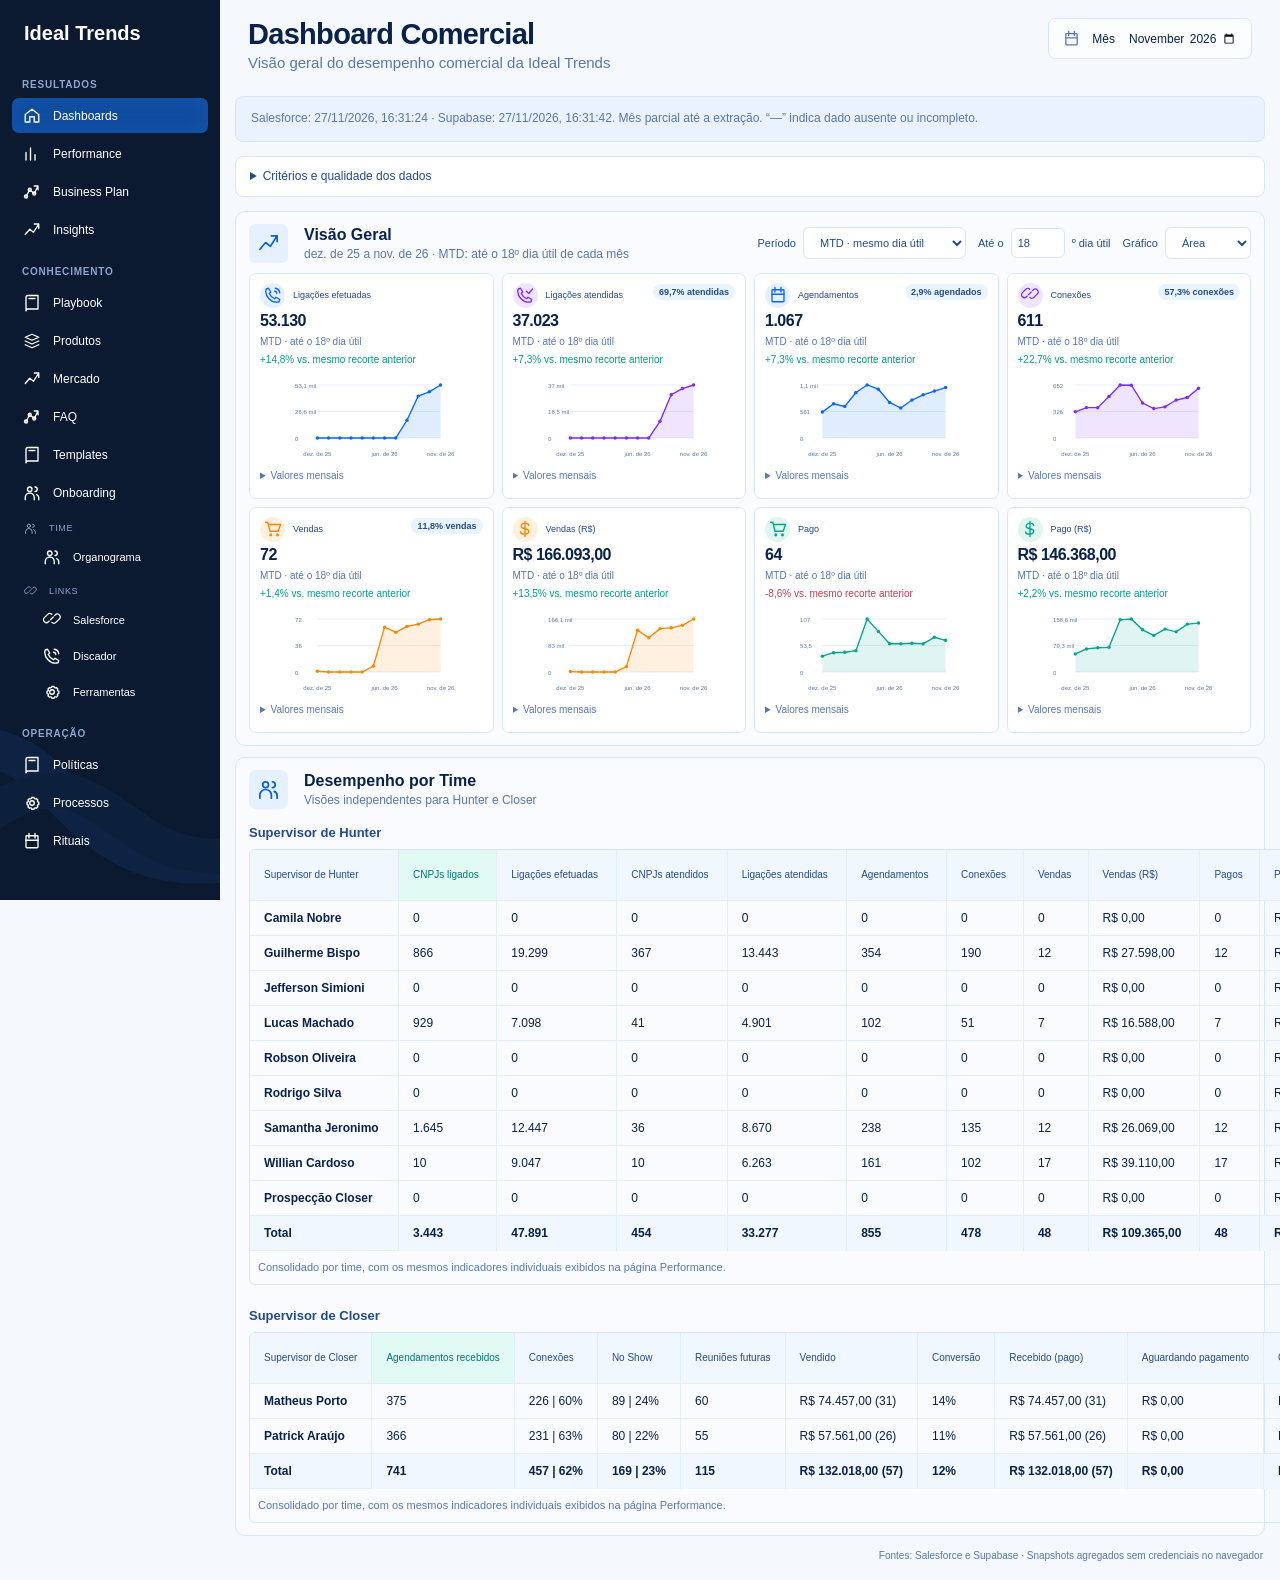
==== commit 32bef0d5: "Atualiza snapshots comerciais" ====
--- a/index.html
+++ b/index.html
@@ -10,7 +10,7 @@
   <script src="data-model.js" defer></script>
   <script src="salesforce-data.js" defer></script>
   <script src="supabase-model.js?v=person-history-20260924" defer></script>
-  <script src="supabase-data.js?v=20261127025545519" defer></script>
+  <script src="supabase-data.js?v=20261127193142738" defer></script>
   <script src="crm-components.js?v=active-hunter-teams-20260925" defer></script>
   <script src="business-plan-config.js?v=october-funnel-326250" defer></script>
   <script src="crm-app.js?v=supabase-team-data-20260924" defer></script>
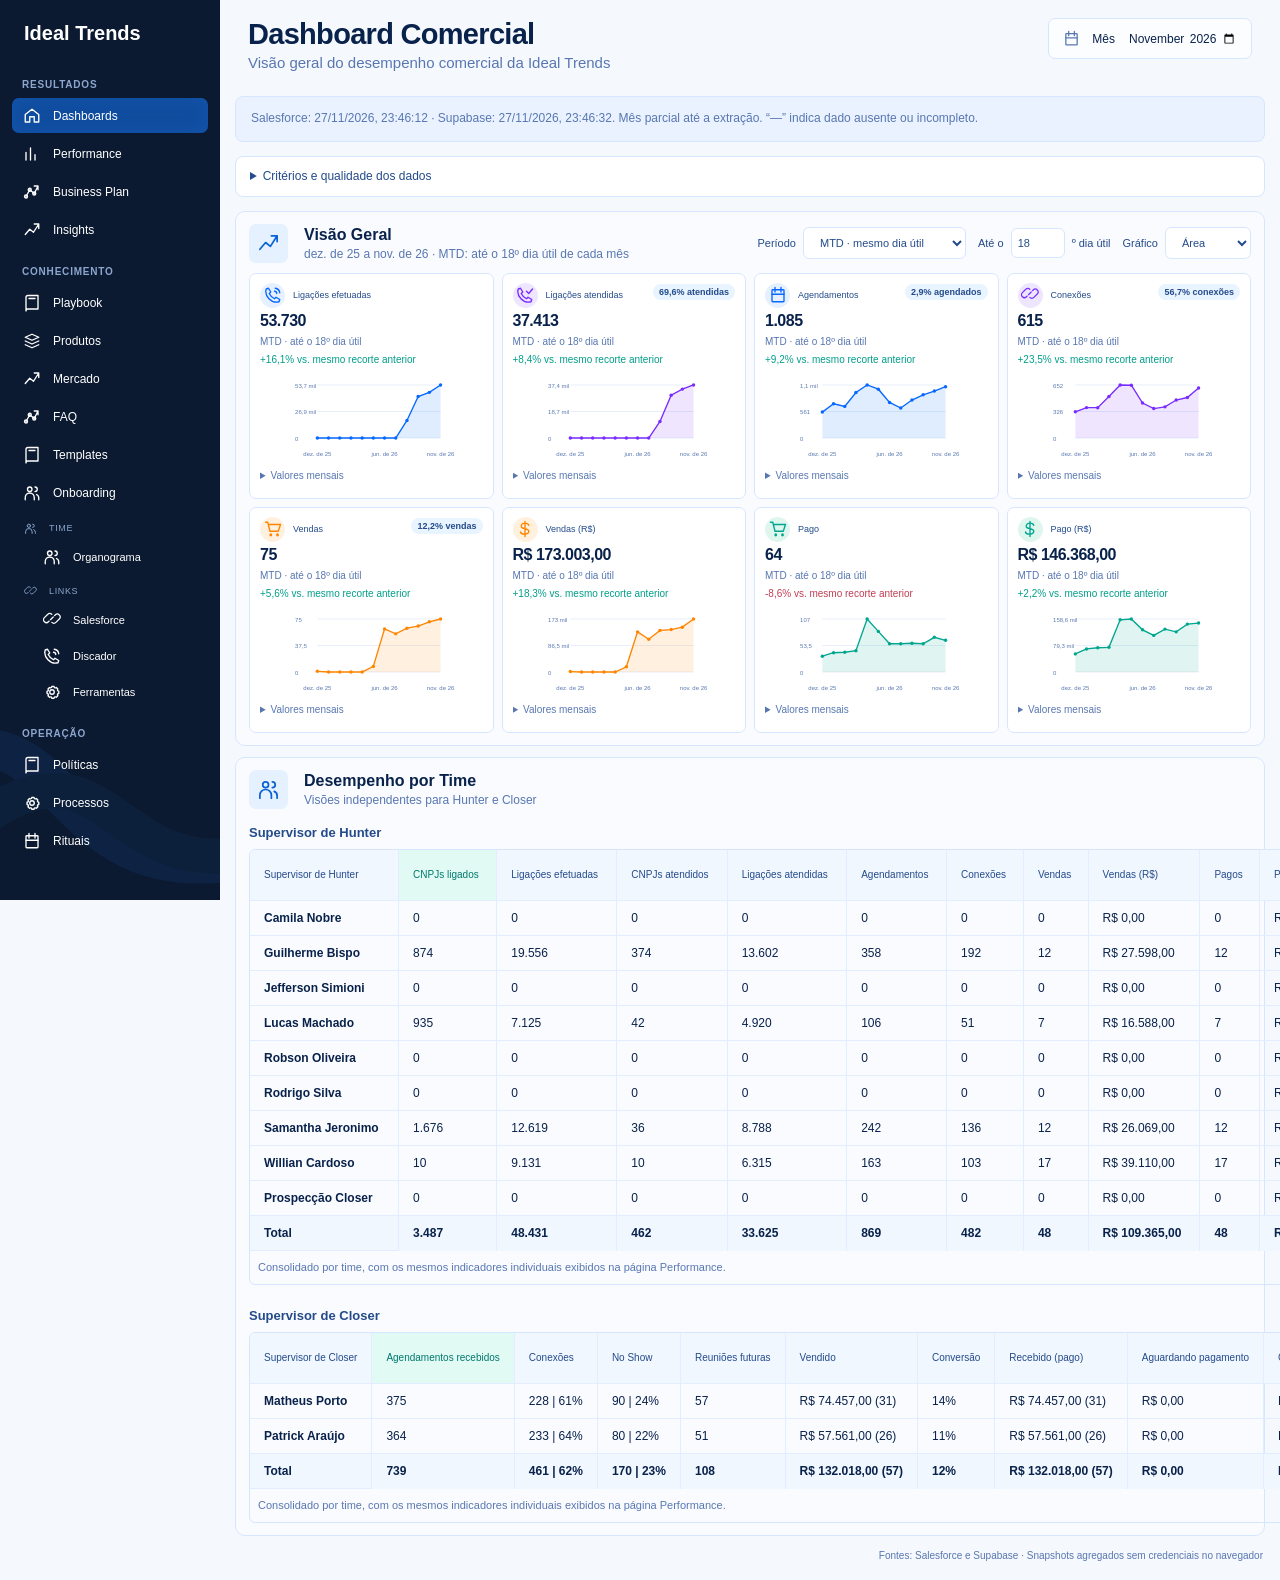
==== commit 9bcf113b: "Atualiza snapshots comerciais" ====
--- a/index.html
+++ b/index.html
@@ -10,7 +10,7 @@
   <script src="data-model.js" defer></script>
   <script src="salesforce-data.js" defer></script>
   <script src="supabase-model.js?v=person-history-20260924" defer></script>
-  <script src="supabase-data.js?v=20261127193142738" defer></script>
+  <script src="supabase-data.js?v=20261128024632087" defer></script>
   <script src="crm-components.js?v=active-hunter-teams-20260925" defer></script>
   <script src="business-plan-config.js?v=october-funnel-326250" defer></script>
   <script src="crm-app.js?v=supabase-team-data-20260924" defer></script>
